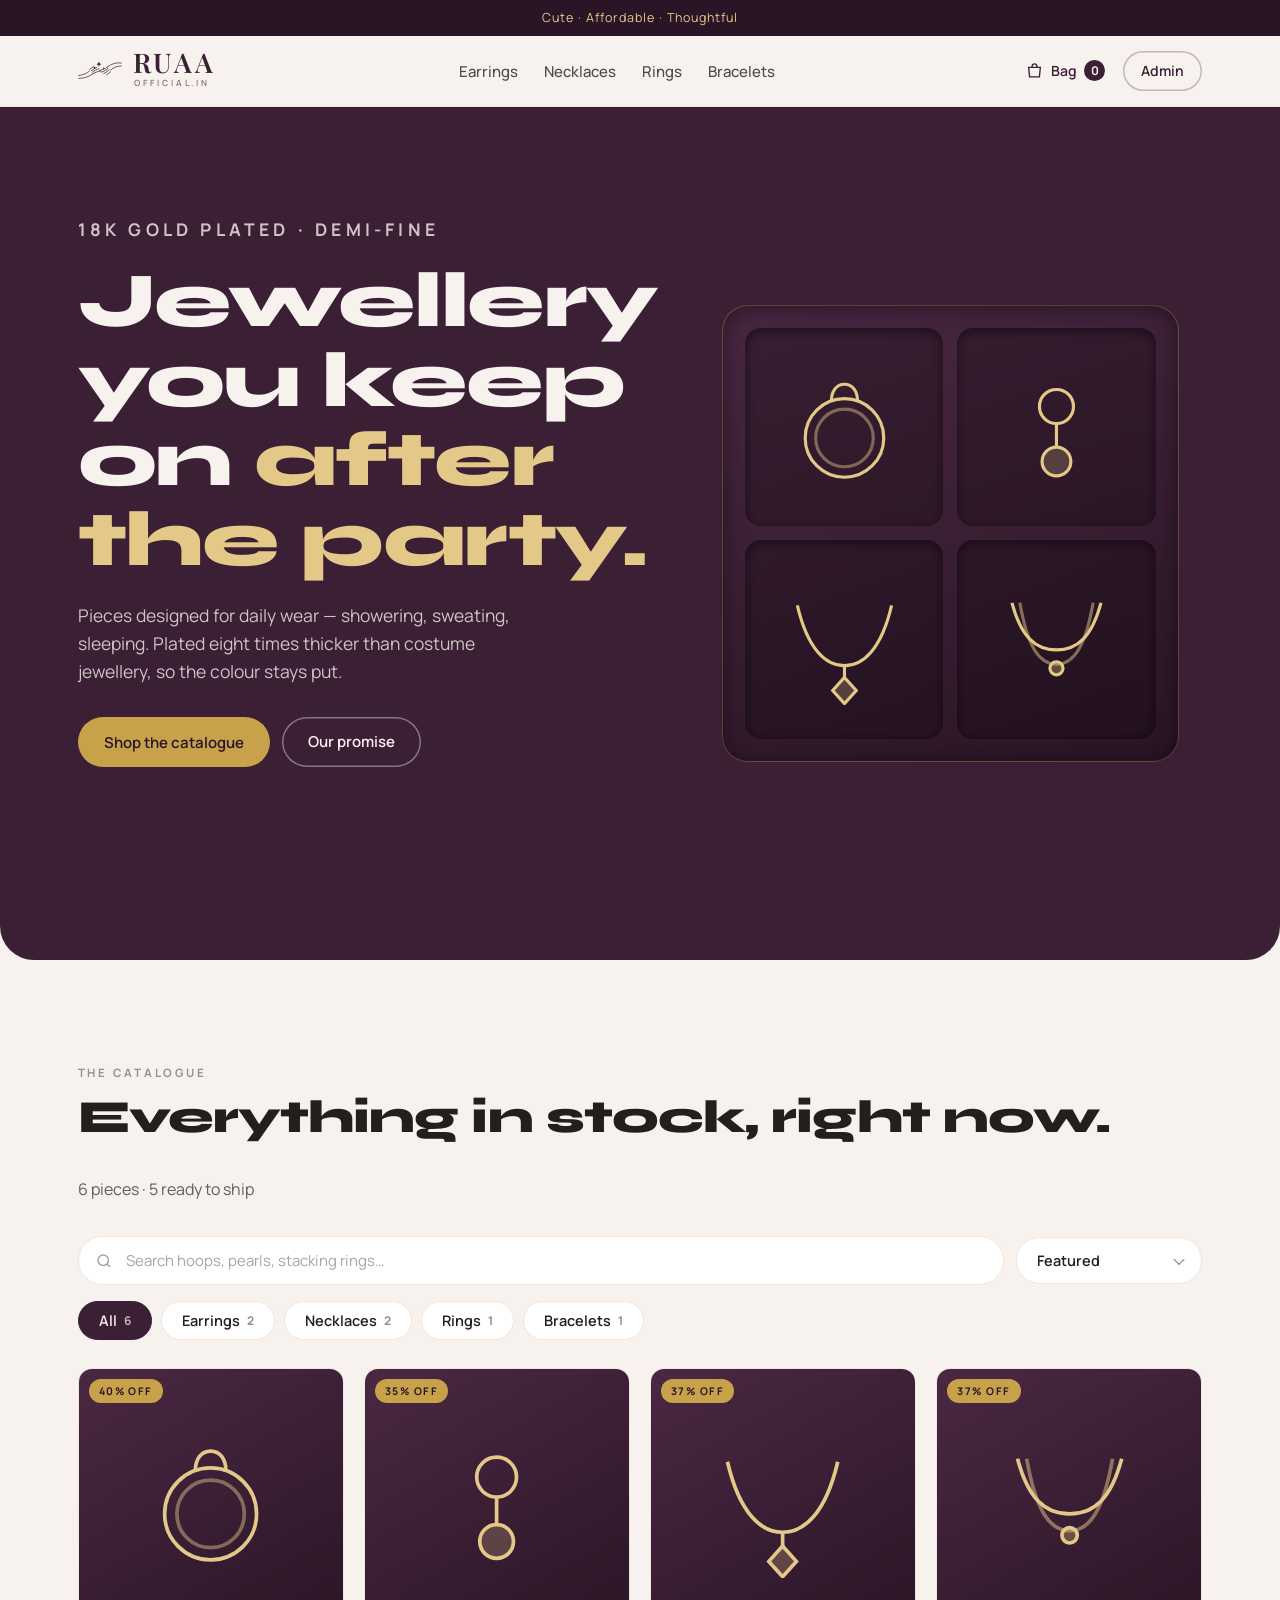
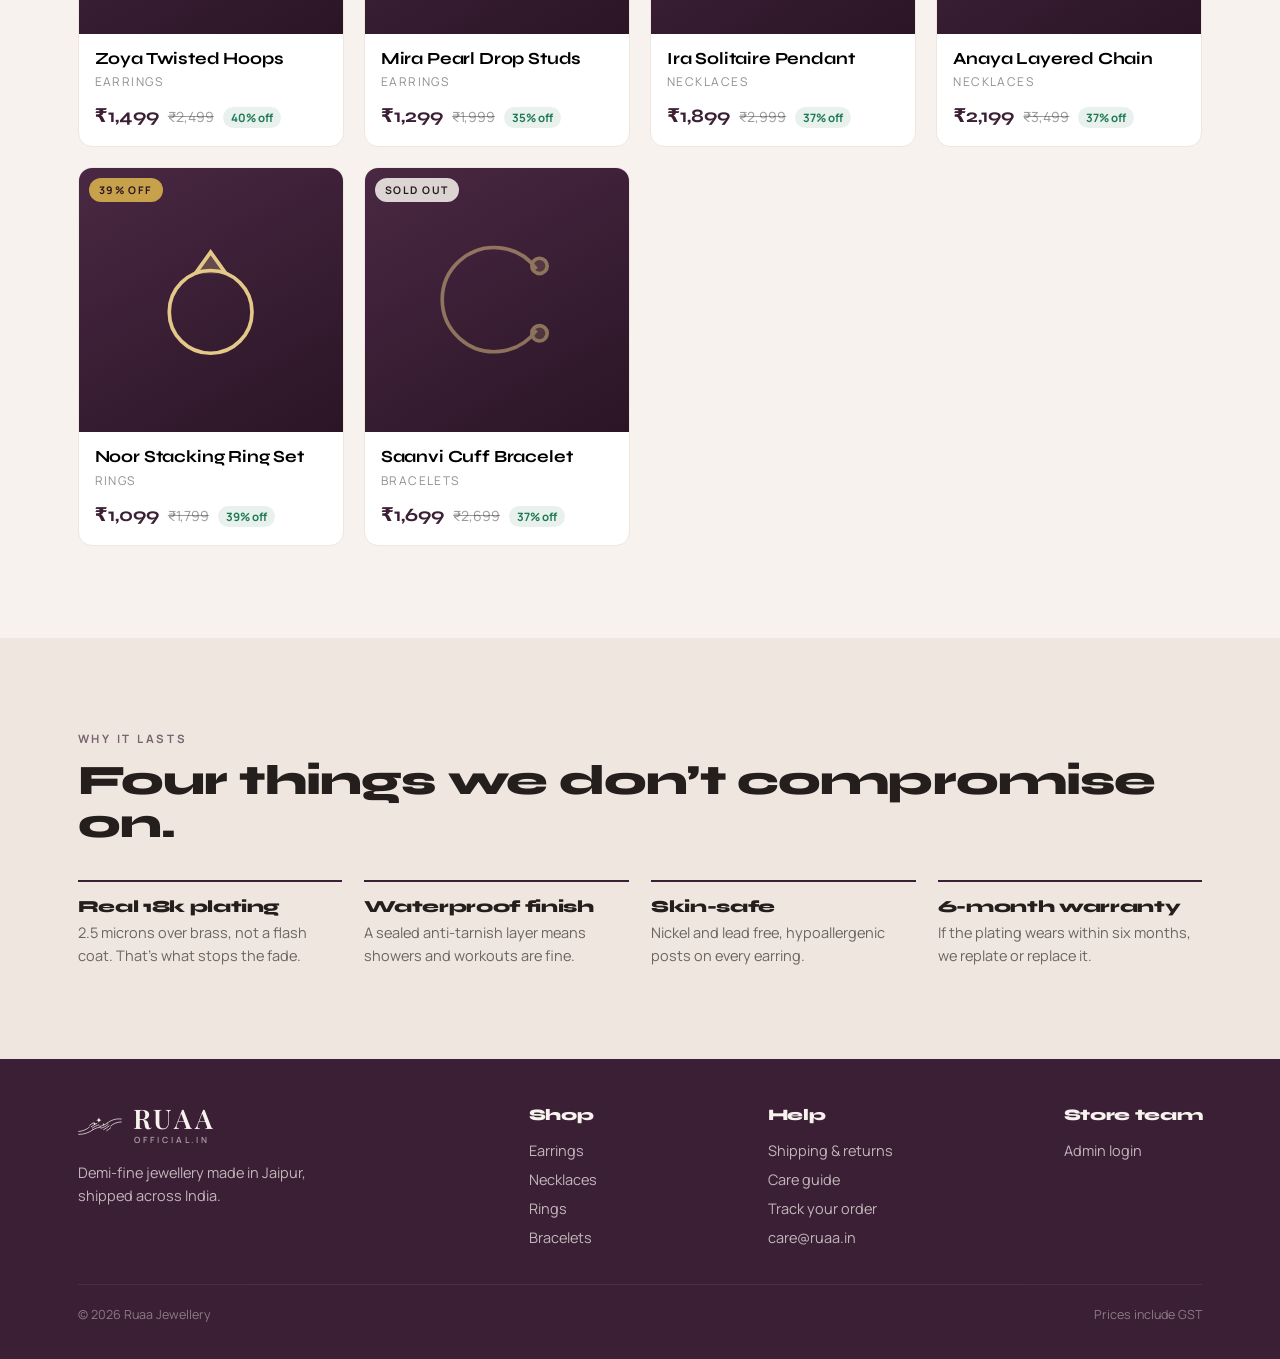
==== index.html @ e3286751 "Initial commit" ====
<!DOCTYPE html>
<html lang="en">
<head>
  <meta charset="utf-8">
  <meta name="viewport" content="width=device-width, initial-scale=1">
  <title>Ruaa — Demi-fine jewellery, made to be worn daily</title>
  <meta name="description" content="18k gold plated, anti-tarnish demi-fine jewellery. Earrings, necklaces, rings and bracelets designed for everyday wear.">

  <link rel="preconnect" href="https://fonts.googleapis.com">
  <link rel="preconnect" href="https://fonts.gstatic.com" crossorigin>
  <link href="https://fonts.googleapis.com/css2?family=Syne:wght@600;700;800&family=Manrope:wght@400;500;600;700&family=Playfair+Display:wght@500;600&display=swap" rel="stylesheet">
  <link rel="icon" href="assets/favicon.svg" type="image/svg+xml">

  <link rel="stylesheet" href="css/base.css">
  <link rel="stylesheet" href="css/store.css">
</head>
<body>

  <!-- The messages cross-fade one at a time — see rotateTicker() in js/shop.js -->
  <div class="ticker" id="ticker">
    <span class="tick on">Cute · Affordable · Thoughtful</span>
    <span class="tick">Anti-tarnish promise · wear it in the shower</span>
    <span class="tick">Free shipping on orders over ₹999</span>
    <span class="tick">6-month plating warranty on every piece</span>
    <span class="tick">Dispatched from Jaipur within 48 hours</span>
  </div>

  <header class="site-header" id="siteHeader">
    <div class="wrap bar">
      <a class="logo" href="index.html" aria-label="Ruaa official.in — home">
        <span class="logo-mark" data-logo aria-hidden="true"></span>
        <span class="logo-type">
          <span class="logo-name">Ruaa</span>
          <span class="logo-sub">official.in</span>
        </span>
      </a>

      <nav class="menu">
        <button data-jump="Earrings">Earrings</button>
        <button data-jump="Necklaces">Necklaces</button>
        <button data-jump="Rings">Rings</button>
        <button data-jump="Bracelets">Bracelets</button>
      </nav>

      <div class="tools">
        <button class="bag" id="bagBtn" aria-label="Open your bag">
          <svg class="ico" viewBox="0 0 24 24" fill="none" stroke="currentColor" stroke-width="1.7" aria-hidden="true">
            <path d="M4.6 8h14.8l-1.2 12H5.8z"/><path d="M9 8V6.6a3 3 0 0 1 6 0V8"/>
          </svg>
          Bag <span class="count" id="bagCount">0</span>
        </button>
        <a class="btn btn--sm btn--line" href="admin.html">Admin</a>
      </div>
    </div>
  </header>

  <!-- ---------------------------------- Hero --------------------------------- -->
  <div class="hero" id="hero">
    <div class="wrap inner">
      <div class="hero-copy">
        <p class="kicker" data-reveal>18k gold plated · Demi-fine</p>
        <h1 data-reveal>Jewellery you keep on <em>after the party.</em></h1>
        <p data-reveal>Pieces designed for daily wear — showering, sweating, sleeping. Plated eight times thicker than costume jewellery, so the colour stays put.</p>

        <div class="hero-cta" data-reveal>
          <button class="btn btn--gold" data-jump="All">Shop the catalogue</button>
          <a class="btn btn--line" href="#promise">Our promise</a>
        </div>

        <!-- These numbers count up on first view — countUp() in js/storage.js -->
        <div class="hero-stats" id="heroStats" data-reveal>
          <div><b data-count="6"  data-suffix=" mo">6 mo</b>plating warranty</div>
          <div><b data-count="48" data-suffix=" hr">48 hr</b>dispatch, pan-India</div>
          <div><b data-count="12" data-suffix="k+">12k+</b>pieces delivered</div>
        </div>
      </div>

      <!-- Signature velvet display tray. It leans towards the pointer and a
           soft light moves from slot to slot — both live in js/shop.js. -->
      <div class="tray" id="tray" aria-hidden="true">
        <div class="slot" id="tray1"></div>
        <div class="slot" id="tray2"></div>
        <div class="slot" id="tray3"></div>
        <div class="slot" id="tray4"></div>
      </div>
    </div>
  </div>

  <!-- -------------------------------- Catalogue ------------------------------ -->
  <section class="section" id="catalogue">
    <div class="wrap">
      <div class="head" data-reveal>
        <div>
          <p class="kicker kicker--dark">The catalogue</p>
          <h2>Everything in stock, right now.</h2>
        </div>
        <p id="countLine">Loading pieces…</p>
      </div>

      <div class="shopbar">
        <div class="search">
          <svg class="ico" viewBox="0 0 24 24" fill="none" stroke="currentColor" stroke-width="1.9" aria-hidden="true">
            <circle cx="11" cy="11" r="7"/><path d="M20 20l-3.8-3.8"/>
          </svg>
          <input id="search" type="search" autocomplete="off"
                 placeholder="Search hoops, pearls, stacking rings…"
                 aria-label="Search the catalogue">
          <button class="clear hidden" id="clearSearch" aria-label="Clear the search">×</button>
        </div>

        <div class="sortwrap">
          <label class="sr-only" for="sort">Sort the catalogue</label>
          <select id="sort">
            <option value="featured">Featured</option>
            <option value="low">Price · low to high</option>
            <option value="high">Price · high to low</option>
            <option value="off">Biggest discount</option>
            <option value="name">Name · A to Z</option>
          </select>
        </div>
      </div>

      <div class="filters" id="filters"></div>
      <div class="grid" id="grid" aria-live="polite"></div>
    </div>
  </section>

  <!-- ------------------------------ Trust strip ------------------------------ -->
  <section class="section trust" id="promise">
    <div class="wrap">
      <p class="kicker kicker--dark">Why it lasts</p>
      <h2 class="trust-title">Four things we don&rsquo;t compromise on.</h2>

      <div class="trust-grid">
        <div class="trust-item" data-reveal>
          <h4>Real 18k plating</h4>
          <p>2.5 microns over brass, not a flash coat. That&rsquo;s what stops the fade.</p>
        </div>
        <div class="trust-item" data-reveal>
          <h4>Waterproof finish</h4>
          <p>A sealed anti-tarnish layer means showers and workouts are fine.</p>
        </div>
        <div class="trust-item" data-reveal>
          <h4>Skin-safe</h4>
          <p>Nickel and lead free, hypoallergenic posts on every earring.</p>
        </div>
        <div class="trust-item" data-reveal>
          <h4>6-month warranty</h4>
          <p>If the plating wears within six months, we replate or replace it.</p>
        </div>
      </div>
    </div>
  </section>

  <!-- --------------------------------- Footer -------------------------------- -->
  <footer class="site-footer">
    <div class="wrap">
      <div class="foot">
        <div class="foot-brand">
          <span class="logo">
            <span class="logo-mark" data-logo aria-hidden="true"></span>
            <span class="logo-type">
              <span class="logo-name">Ruaa</span>
              <span class="logo-sub">official.in</span>
            </span>
          </span>
          <p>Demi-fine jewellery made in Jaipur, shipped across India.</p>
        </div>

        <div>
          <h4>Shop</h4>
          <ul>
            <li><button data-jump="Earrings">Earrings</button></li>
            <li><button data-jump="Necklaces">Necklaces</button></li>
            <li><button data-jump="Rings">Rings</button></li>
            <li><button data-jump="Bracelets">Bracelets</button></li>
          </ul>
        </div>

        <div>
          <h4>Help</h4>
          <ul>
            <li>Shipping &amp; returns</li>
            <li>Care guide</li>
            <li>Track your order</li>
            <li>care@ruaa.in</li>
          </ul>
        </div>

        <div>
          <h4>Store team</h4>
          <ul>
            <li><a href="admin.html">Admin login</a></li>
          </ul>
        </div>
      </div>

      <div class="fine">
        <span>© 2026 Ruaa Jewellery</span>
        <span>Prices include GST</span>
      </div>
    </div>
  </footer>

  <button class="totop" id="toTop" aria-label="Back to top">
    <svg viewBox="0 0 24 24" fill="none" stroke="currentColor" stroke-width="2" aria-hidden="true">
      <path d="M12 19V6"/><path d="M6 12l6-6 6 6"/>
    </svg>
  </button>

  <div id="modalHost"></div>
  <div id="drawerHost"></div>

  <script src="js/data.js"></script>
  <script src="js/storage.js"></script>
  <script src="js/shop.js"></script>
</body>
</html>
---- css/base.css ----
/* ==========================================================================
   Ruaa — base.css
   Design tokens, resets, typography and shared components.
   Change the palette here and the whole site follows.
   ========================================================================== */

:root{
  /* Palette — velvet jewellery box */
  --plum:#3B1F35;
  --plum-deep:#2A1526;
  --ink:#241E1C;
  --shell:#F7F2EE;
  --shell-2:#EFE6E0;
  --brass:#C8A24A;
  --brass-soft:#E3C888;

  /* Type */
  --display:"Syne", system-ui, sans-serif;
  --body:"Manrope", system-ui, sans-serif;
  --wordmark:"Playfair Display", Georgia, "Times New Roman", serif;

  /* The logo takes this colour everywhere. Set it to #7C1A22 for the deep red
     of the printed logo, or leave it as the site's plum. */
  --logo-ink:var(--plum);

  /* Layout */
  --gutter:clamp(18px, 4.5vw, 64px);
  --maxw:1240px;
  --r:14px;
}

*{ box-sizing:border-box }
html{ scroll-behavior:smooth }

body{
  margin:0;
  background:var(--shell);
  color:var(--ink);
  font-family:var(--body);
  font-size:16px;
  line-height:1.6;
  -webkit-font-smoothing:antialiased;
}

h1,h2,h3,h4{
  font-family:var(--display);
  font-weight:800;
  line-height:1.02;
  letter-spacing:-0.02em;
  margin:0;
}
p{ margin:0 }
img{ max-width:100%; display:block }
button{ font-family:var(--body); cursor:pointer }

:focus-visible{ outline:2.5px solid var(--brass); outline-offset:3px; border-radius:4px }

.wrap{ max-width:var(--maxw); margin:0 auto; padding-inline:var(--gutter) }
.hidden{ display:none !important }

/* Small uppercase label used above headings */
.kicker{
  font-size:11.5px;
  letter-spacing:.24em;
  text-transform:uppercase;
  font-weight:700;
  color:var(--brass);
}
.kicker--dark{ color:var(--plum); opacity:.65 }

/* --------------------------------- Buttons -------------------------------- */
.btn{
  display:inline-flex; align-items:center; justify-content:center; gap:8px;
  border:0; border-radius:999px; text-decoration:none;
  font-weight:600; font-size:15px; padding:13px 26px;
  background:var(--plum); color:var(--shell);
  transition:transform .18s ease, background .18s ease, box-shadow .18s ease;
}
.btn:hover{ transform:translateY(-2px); box-shadow:0 12px 24px rgba(59,31,53,.25) }
.btn:active{ transform:translateY(0) scale(.98) }
.btn--gold{ background:var(--brass); color:var(--plum-deep) }
.btn--gold:hover{ box-shadow:0 12px 24px rgba(200,162,74,.35) }
.btn--line{
  background:transparent; color:var(--plum);
  box-shadow:inset 0 0 0 1.5px rgba(59,31,53,.28);
}
.btn--line:hover{ box-shadow:inset 0 0 0 1.5px var(--plum) }
.btn--sm{ padding:9px 18px; font-size:14px }
.btn--block{ width:100% }
.btn[disabled], .btn.is-out{ opacity:.5; pointer-events:none }

/* ---------------------------------- Logo ---------------------------------- */
/* The lockup: line-art mark on the left, RUAA over its handle on the right.
   Everything inherits currentColor, so one colour change re-skins the lot. */
.logo{
  text-decoration:none; color:var(--logo-ink);
  display:inline-flex; align-items:center; gap:11px;
  background:none; border:0; padding:0;
}
.logo-mark{ display:block; width:44px; flex:none; transition:width .25s ease }
.logo-mark svg{ display:block; width:100%; height:auto }
.logo-type{ display:flex; flex-direction:column; gap:3px }
.logo-name{
  font-family:var(--wordmark); font-weight:600; font-size:27px; line-height:.86;
  letter-spacing:.1em; text-transform:uppercase;
  transition:font-size .25s ease;
}
.logo-sub{
  font-family:var(--body); font-size:8.5px; font-weight:600;
  letter-spacing:.34em; text-transform:uppercase; opacity:.6;
  padding-left:.2em;
}
/* Stacked version — mark above the wordmark, for the admin sign-in card. */
.logo--stack{ flex-direction:column; gap:10px; text-align:center }
.logo--stack .logo-mark{ width:74px }
.logo--stack .logo-name{ font-size:34px }
.logo--stack .logo-type{ align-items:center }

/* Price block — shared by cards and the quick view */
.price{ margin-top:auto; padding-top:14px; display:flex; align-items:baseline; gap:9px }
.price .now{ font-family:var(--display); font-weight:700; font-size:19px; color:var(--plum) }
.price .was{ font-size:14px; color:rgba(36,30,28,.45); text-decoration:line-through }
.price .off{
  font-size:11.5px; font-weight:700; color:#1E7A54;
  background:rgba(30,122,84,.1); padding:3px 8px; border-radius:999px;
}

/* ------------------------ Scroll reveal + entrances ----------------------- */
/* Anything marked [data-reveal] starts just below its resting place and
   settles in when it scrolls into view. Siblings cascade through --i. */
[data-reveal]{
  opacity:0;
  transform:translateY(20px);
  transition:opacity .65s ease, transform .65s cubic-bezier(.2,.75,.3,1);
  transition-delay:calc(var(--i, 0) * 70ms);
}
[data-reveal].in{ opacity:1; transform:none }

/* ---------------------------------- Toast --------------------------------- */
.toast-host{
  position:fixed; left:50%; bottom:26px; transform:translateX(-50%);
  z-index:90; display:flex; flex-direction:column; align-items:center; gap:9px;
  pointer-events:none; padding-inline:12px; width:max-content; max-width:92vw;
}
.toast{
  background:var(--plum-deep); color:var(--shell);
  border:1px solid rgba(200,162,74,.45); border-radius:999px;
  padding:12px 24px; font-size:14.5px; font-weight:600; text-align:center;
  box-shadow:0 18px 40px rgba(42,21,38,.35);
  opacity:0; transform:translateY(14px) scale(.96);
  transition:opacity .3s ease, transform .3s cubic-bezier(.2,.75,.3,1);
}
.toast.in{ opacity:1; transform:none }
.toast--warn{ border-color:#B03A48 }

/* Screen-reader-only label — visible to assistive tech, not on screen. */
.sr-only{
  position:absolute; width:1px; height:1px; padding:0; margin:-1px;
  overflow:hidden; clip:rect(0 0 0 0); white-space:nowrap; border:0;
}

@media (prefers-reduced-motion:reduce){
  *{ animation:none !important; transition:none !important }
  html{ scroll-behavior:auto }
  /* Nothing slides or fades — everything is simply already in place. */
  [data-reveal]{ opacity:1; transform:none }
  .toast{ opacity:1; transform:none }
}
---- css/store.css ----
/* ==========================================================================
   Ruaa — store.css
   Everything a customer sees: header, hero, catalogue, quick view, bag, footer.
   ========================================================================== */

/* --------------------------- Announcement + header ------------------------ */
/* One message at a time, cross-faded by rotateTicker() in js/shop.js. */
.ticker{
  position:relative; overflow:hidden; height:36px;
  background:var(--plum-deep); color:var(--brass-soft);
  font-size:12.5px; letter-spacing:.08em;
}
.tick{
  position:absolute; inset:0; padding-inline:14px;
  display:flex; align-items:center; justify-content:center; text-align:center;
  opacity:0; transform:translateY(100%);
  transition:opacity .45s ease, transform .45s cubic-bezier(.2,.75,.3,1);
}
.tick.on{ opacity:1; transform:none }
.tick.out{ opacity:0; transform:translateY(-100%) }

.site-header{
  position:sticky; top:0; z-index:40;
  background:rgba(247,242,238,.92); backdrop-filter:blur(10px);
  border-bottom:1px solid var(--shell-2);
  transition:background .25s ease, box-shadow .25s ease;
}
/* Added by JS once the page is scrolled — the bar tightens and lifts. */
.site-header.slim{
  background:rgba(247,242,238,.97);
  box-shadow:0 10px 30px rgba(59,31,53,.10);
}
.bar{
  display:flex; align-items:center; justify-content:space-between; gap:18px;
  height:70px; transition:height .25s ease;
}
.site-header.slim .bar{ height:58px }
.site-header.slim .logo-name{ font-size:22px }
.site-header.slim .logo-mark{ width:36px }

.menu{ display:flex; gap:26px }
.menu button{
  background:none; border:0; padding:4px 0; font-size:15px; font-weight:500;
  color:var(--ink); opacity:.8; position:relative;
}
.menu button::after{
  content:""; position:absolute; left:0; right:0; bottom:0; height:1.5px;
  background:var(--brass); transform:scaleX(0); transform-origin:left;
  transition:transform .22s cubic-bezier(.2,.75,.3,1);
}
.menu button:hover{ opacity:1; color:var(--plum) }
.menu button:hover::after{ transform:scaleX(1) }
@media (max-width:840px){ .menu{ display:none } }

.tools{ display:flex; align-items:center; gap:12px }
.bag{
  background:none; border:0; font-size:14px; font-weight:600; color:var(--plum);
  display:flex; align-items:center; gap:7px;
}
.bag .ico{ width:19px; height:19px; transition:transform .2s ease }
.bag:hover .ico{ transform:translateY(-2px) }
.bag .count{
  background:var(--plum); color:var(--shell); font-size:12px; font-weight:700;
  min-width:21px; height:21px; border-radius:999px;
  display:inline-flex; align-items:center; justify-content:center;
  transition:background .2s ease;
}
.bag .count.filled{ background:var(--brass); color:var(--plum-deep) }
.bag .count.pop{ animation:count-pop .45s ease }
@keyframes count-pop{ 40%{ transform:scale(1.45) } }

/* The little gold bead that flies into the bag when something is added. */
.fly{
  position:fixed; left:0; top:0; z-index:80;
  width:15px; height:15px; border-radius:50%;
  background:var(--brass); box-shadow:0 0 0 5px rgba(200,162,74,.22);
  pointer-events:none;
}

/* ----------------------------------- Hero --------------------------------- */
.hero{
  background:var(--plum); color:var(--shell);
  border-radius:0 0 34px 34px; overflow:hidden;
}
.hero .inner{
  display:grid; grid-template-columns:1.05fr .95fr; gap:clamp(24px,5vw,64px);
  align-items:center; padding-block:clamp(48px,7vw,86px);
  perspective:1100px;                    /* gives the tray its 3D lean */
}
@media (max-width:900px){ .hero .inner{ grid-template-columns:1fr; padding-block:44px } }
.hero h1{ font-size:clamp(42px,7vw,78px); margin:18px 0 0 }
.hero h1 em{ font-style:normal; color:var(--brass-soft) }
.hero p{ margin-top:22px; max-width:40ch; color:rgba(247,242,238,.78); font-size:17.5px }
.hero-cta{ display:flex; flex-wrap:wrap; gap:12px; margin-top:32px }
.hero .btn--line{ color:var(--shell); box-shadow:inset 0 0 0 1.5px rgba(247,242,238,.4) }
.hero .btn--line:hover{ box-shadow:inset 0 0 0 1.5px var(--brass-soft); color:var(--brass-soft) }
.hero-stats{
  display:flex; gap:30px; flex-wrap:wrap; margin-top:44px;
  font-size:13px; color:rgba(247,242,238,.6); letter-spacing:.04em;
}
.hero-stats b{
  display:block; font-family:var(--display); font-size:26px;
  color:var(--brass-soft); letter-spacing:0;
  font-variant-numeric:tabular-nums;      /* stops the count-up jittering */
}

/* Signature element: the velvet display tray */
.tray{
  background:linear-gradient(160deg,#4A2843,#2A1526);
  border:1px solid rgba(200,162,74,.28); border-radius:26px;
  padding:22px; display:grid; grid-template-columns:1fr 1fr; gap:14px;
  box-shadow:inset 0 2px 26px rgba(0,0,0,.45);
  transform-style:preserve-3d; will-change:transform;
  transform:rotateX(var(--rx,0deg)) rotateY(var(--ry,0deg));
  transition:transform .4s cubic-bezier(.2,.75,.3,1);
}
.tray.tilting{ transition:transform .12s linear }   /* follows the pointer live */
.slot{
  background:rgba(0,0,0,.22); border-radius:16px; aspect-ratio:1;
  display:flex; align-items:center; justify-content:center;
  box-shadow:inset 0 3px 12px rgba(0,0,0,.5);
  transition:box-shadow .55s ease, transform .55s ease;
}
.slot svg{ width:66%; height:66%; transition:transform .55s ease }
/* A soft light walks from slot to slot, the way a spotlit case behaves. */
.slot.lit{
  box-shadow:inset 0 3px 12px rgba(0,0,0,.5),
             0 0 0 1px rgba(200,162,74,.45),
             0 0 28px rgba(200,162,74,.26);
  transform:translateZ(16px);
}
.slot.lit svg{ transform:scale(1.06) }

/* -------------------------------- Sections -------------------------------- */
.section{ padding-block:clamp(54px,7.5vw,92px) }
.head{ display:flex; align-items:flex-end; justify-content:space-between; gap:24px; flex-wrap:wrap }
.head h2{ font-size:clamp(30px,4.6vw,46px); margin-top:12px }
.head p{ color:rgba(36,30,28,.7); margin-top:12px; max-width:46ch }

/* ---------------------------- Search and sorting -------------------------- */
.shopbar{ display:flex; align-items:center; gap:12px; flex-wrap:wrap; margin-top:34px }

.search{ position:relative; flex:1 1 240px; display:flex; align-items:center }
.search .ico{
  position:absolute; left:17px; width:18px; height:18px;
  color:rgba(36,30,28,.42); pointer-events:none;
}
.search input{
  width:100%; font-family:var(--body); font-size:15px; color:var(--ink);
  background:#fff; border:1px solid var(--shell-2); border-radius:999px;
  padding:13px 46px 13px 47px;
  transition:border-color .18s ease, box-shadow .18s ease;
}
.search input::placeholder{ color:rgba(36,30,28,.4) }
.search input:focus{
  outline:none; border-color:var(--brass);
  box-shadow:0 0 0 4px rgba(200,162,74,.16);
}
.search input::-webkit-search-cancel-button{ display:none }
.search .clear{
  position:absolute; right:13px; width:26px; height:26px; border-radius:50%;
  border:0; background:var(--shell-2); color:var(--ink);
  font-size:17px; line-height:1; display:flex; align-items:center; justify-content:center;
}
.search .clear:hover{ background:var(--plum); color:var(--shell) }

.sortwrap{ position:relative }
.sortwrap::after{
  content:""; position:absolute; right:19px; top:50%; width:7px; height:7px;
  border-right:1.8px solid var(--plum); border-bottom:1.8px solid var(--plum);
  transform:translateY(-70%) rotate(45deg); pointer-events:none; opacity:.6;
}
.sortwrap select{
  appearance:none; -webkit-appearance:none;
  font-family:var(--body); font-size:14.5px; font-weight:600; color:var(--ink);
  background:#fff; border:1px solid var(--shell-2); border-radius:999px;
  padding:13px 42px 13px 20px; cursor:pointer;
  transition:border-color .18s ease;
}
.sortwrap select:hover{ border-color:var(--brass) }
.sortwrap select:focus{ outline:none; border-color:var(--brass) }
@media (max-width:520px){ .sortwrap, .sortwrap select{ width:100% } }

/* -------------------------------- Filters --------------------------------- */
.filters{ display:flex; flex-wrap:wrap; gap:9px; margin:16px 0 28px }
.chip{
  border:1px solid var(--shell-2); background:#fff; color:var(--ink);
  border-radius:999px; padding:9px 20px; font-size:14.5px; font-weight:600;
  display:inline-flex; align-items:center; gap:7px;
  transition:background .16s ease, color .16s ease, border-color .16s ease, transform .16s ease;
}
.chip:hover{ border-color:var(--brass); transform:translateY(-1px) }
.chip.on{ background:var(--plum); color:var(--shell); border-color:var(--plum) }
.chip .n{ font-size:12px; font-weight:700; opacity:.5 }
.chip.on .n{ opacity:.7 }

/* ------------------------------ Product grid ------------------------------ */
.grid{ display:grid; grid-template-columns:repeat(4,1fr); gap:20px }
@media (max-width:1000px){ .grid{ grid-template-columns:repeat(3,1fr) } }
@media (max-width:760px){ .grid{ grid-template-columns:repeat(2,1fr); gap:14px } }

.prod{
  background:#fff; border:1px solid var(--shell-2); border-radius:var(--r);
  overflow:hidden; display:flex; flex-direction:column; text-align:left; padding:0;
  transition:transform .2s ease, box-shadow .2s ease, border-color .2s ease;
  /* Cards deal themselves in, one after another, on every re-render. */
  animation:card-in .5s cubic-bezier(.2,.75,.3,1) backwards;
  animation-delay:calc(var(--i, 0) * 45ms);
}
@keyframes card-in{ from{ opacity:0; transform:translateY(18px) } }
.prod:hover{ transform:translateY(-5px); border-color:var(--brass); box-shadow:0 16px 32px rgba(59,31,53,.12) }

.shot{
  position:relative; aspect-ratio:1;
  background:linear-gradient(150deg,#4A2843,#2A1526);
  display:flex; align-items:center; justify-content:center; overflow:hidden;
}
.shot img{ width:100%; height:100%; object-fit:cover }
.shot svg{ width:58%; height:58% }
.shot img, .shot svg{ transition:transform .5s cubic-bezier(.2,.75,.3,1) }
.prod:hover .shot img, .prod:hover .shot svg{ transform:scale(1.07) }

/* A one-line prompt that slides up over the photo on hover. */
.peek{
  position:absolute; left:0; right:0; bottom:0; z-index:2;
  background:rgba(42,21,38,.82); color:var(--brass-soft);
  font-size:11.5px; font-weight:700; letter-spacing:.14em; text-transform:uppercase;
  padding:9px 12px; text-align:center;
  transform:translateY(100%); transition:transform .28s cubic-bezier(.2,.75,.3,1);
}
.prod:hover .peek, .prod:focus-visible .peek{ transform:none }

.tag{
  position:absolute; top:10px; left:10px; z-index:2;
  background:var(--brass); color:var(--plum-deep);
  font-size:10.5px; font-weight:700; letter-spacing:.14em; text-transform:uppercase;
  padding:5px 10px; border-radius:999px;
}
.tag--out{ background:rgba(247,242,238,.85); color:var(--ink) }
.prod.out .shot img, .prod.out .shot svg{ opacity:.5 }

.info{ padding:16px 16px 18px; flex:1; display:flex; flex-direction:column }
.info h3{ font-size:17px; font-weight:700; letter-spacing:-0.01em }
.cat{ font-size:12px; letter-spacing:.12em; text-transform:uppercase; color:rgba(36,30,28,.5); margin-top:6px }

.empty{
  grid-column:1/-1; text-align:center; padding:60px 20px;
  border:1px dashed var(--shell-2); border-radius:var(--r); color:rgba(36,30,28,.6);
}
.empty b{ display:block; font-family:var(--display); font-size:19px; color:var(--plum); margin-bottom:8px }
.empty span{ display:block }
.empty .btn{ margin-top:20px }

/* ------------------------------ Trust strip ------------------------------- */
.trust{ background:var(--shell-2) }
.trust-title{ font-size:clamp(28px,4.2vw,42px); margin:12px 0 34px }
.trust-grid{ display:grid; grid-template-columns:repeat(4,1fr); gap:22px }
@media (max-width:860px){ .trust-grid{ grid-template-columns:repeat(2,1fr) } }
.trust-item{ border-top:2px solid var(--plum); padding-top:16px }
.trust-item h4{ font-family:var(--display); font-size:17px; margin-bottom:6px }
.trust-item p{ font-size:14.5px; color:rgba(36,30,28,.65) }

/* ------------------------------- Quick view ------------------------------- */
.veil{
  position:fixed; inset:0; z-index:60; background:rgba(42,21,38,.6);
  display:flex; align-items:center; justify-content:center; padding:18px;
  backdrop-filter:blur(3px);
  animation:veil-in .25s ease;
}
@keyframes veil-in{ from{ opacity:0 } }
.sheet{
  background:var(--shell); border-radius:22px; width:min(880px,100%);
  max-height:92vh; overflow:auto; position:relative;
  box-shadow:0 40px 90px rgba(42,21,38,.4);
  animation:sheet-in .4s cubic-bezier(.2,.75,.3,1);
}
@keyframes sheet-in{ from{ opacity:0; transform:translateY(26px) scale(.97) } }
.close{
  position:absolute; top:14px; right:14px; z-index:3;
  width:36px; height:36px; border-radius:50%; border:0;
  background:rgba(247,242,238,.9); font-size:18px; line-height:1; color:var(--ink);
  transition:transform .2s ease, background .2s ease;
}
.close:hover{ background:#fff; transform:rotate(90deg) }
.qv{ display:grid; grid-template-columns:1fr 1fr }
@media (max-width:720px){ .qv{ grid-template-columns:1fr } }
.qv .shot{ border-radius:22px 0 0 22px }
@media (max-width:720px){ .qv .shot{ border-radius:22px 22px 0 0 } }
.qv-body{ padding:clamp(22px,4vw,36px) }
.qv-body h3{ font-size:28px; margin:12px 0 }
.qv-body .price .now{ font-size:24px }
.qv-body .desc{ margin-top:16px; color:rgba(36,30,28,.75); font-size:15.5px }
.qv-add{ margin-top:22px }

.specs{ margin-top:22px; border-top:1px solid var(--shell-2) }
.specs div{
  display:flex; justify-content:space-between; gap:14px;
  padding:11px 0; border-bottom:1px solid var(--shell-2); font-size:14.5px;
}
.specs span:first-child{ color:rgba(36,30,28,.55) }
.specs span:last-child{ font-weight:600 }

/* ---------------------------------- Bag ----------------------------------- */
.drawer-veil{
  position:fixed; inset:0; z-index:70; background:rgba(42,21,38,.55);
  backdrop-filter:blur(3px); display:flex; justify-content:flex-end;
  animation:veil-in .25s ease;
}
.drawer{
  background:var(--shell); width:min(400px,100%); height:100%;
  display:flex; flex-direction:column;
  box-shadow:-24px 0 70px rgba(42,21,38,.35);
  animation:drawer-in .4s cubic-bezier(.2,.75,.3,1);
}
@keyframes drawer-in{ from{ transform:translateX(100%) } }
.drawer-head{
  display:flex; align-items:center; justify-content:space-between; gap:14px;
  padding:22px 22px 16px; border-bottom:1px solid var(--shell-2);
}
.drawer-head h3{ font-size:21px }
.drawer-head .close{ position:static; background:var(--shell-2) }
.drawer-list{ flex:1; overflow:auto; padding:16px 22px; display:flex; flex-direction:column; gap:12px }
.drawer-empty{ text-align:center; color:rgba(36,30,28,.6); padding:48px 10px; font-size:15px }

.bag-row{ display:flex; align-items:center; gap:13px }
.bag-row .thumb{
  width:58px; height:58px; border-radius:11px; flex:none; overflow:hidden;
  background:linear-gradient(150deg,#4A2843,#2A1526);
  display:flex; align-items:center; justify-content:center;
}
.bag-row .thumb img{ width:100%; height:100%; object-fit:cover }
.bag-row .thumb svg{ width:60%; height:60% }
.bag-row .meta{ flex:1; min-width:0 }
.bag-row .meta b{ display:block; font-size:14.5px; font-weight:700 }
.bag-row .meta small{ color:rgba(36,30,28,.55); font-size:13px }
.bag-row .drop-item{
  border:0; background:none; color:rgba(36,30,28,.45); font-size:19px;
  line-height:1; padding:6px; border-radius:50%;
}
.bag-row .drop-item:hover{ color:#B03A48 }

.drawer-foot{ padding:18px 22px 24px; border-top:1px solid var(--shell-2) }
.drawer-total{
  display:flex; justify-content:space-between; align-items:baseline;
  font-size:15px; margin-bottom:14px;
}
.drawer-total b{ font-family:var(--display); font-size:22px; color:var(--plum) }
.drawer-foot .note{ font-size:12.5px; color:rgba(36,30,28,.5); text-align:center; margin-top:10px }

/* ------------------------------- Back to top ------------------------------ */
.totop{
  position:fixed; right:20px; bottom:20px; z-index:50;
  width:46px; height:46px; border-radius:50%; border:0;
  background:var(--plum); color:var(--shell);
  display:flex; align-items:center; justify-content:center;
  box-shadow:0 12px 28px rgba(59,31,53,.28);
  opacity:0; visibility:hidden; transform:translateY(14px);
  transition:opacity .25s ease, transform .25s ease, visibility .25s, background .2s ease;
}
.totop.on{ opacity:1; visibility:visible; transform:none }
.totop:hover{ background:var(--plum-deep) }
.totop svg{ width:20px; height:20px }

/* --------------------------------- Footer --------------------------------- */
.site-footer{ background:var(--plum); color:rgba(247,242,238,.72); padding-block:48px 34px }
.foot{ display:flex; flex-wrap:wrap; justify-content:space-between; gap:26px }
.foot-brand{ max-width:280px }
.foot-brand .logo{ color:var(--shell) }
.foot-brand p{ margin-top:14px; font-size:14.5px }
.foot h4{ font-family:var(--display); color:var(--shell); font-size:16px; margin-bottom:12px }
.foot ul{ list-style:none; margin:0; padding:0; font-size:14.5px; line-height:2 }
.foot a{ color:inherit; text-decoration:none }
.foot button{ background:none; border:0; color:inherit; font-size:14.5px; padding:0 }
.foot button:hover, .foot a:hover{ color:var(--brass-soft) }
.fine{
  margin-top:32px; padding-top:20px; border-top:1px solid rgba(247,242,238,.14);
  font-size:12.5px; opacity:.6; display:flex; justify-content:space-between; gap:16px; flex-wrap:wrap;
}

/* Motion-sensitive visitors keep the layout, lose the movement. */
@media (prefers-reduced-motion:reduce){
  .tray{ transform:none }
  .slot.lit{ transform:none }
  .tick{ transform:none }
  .tick:not(.on){ display:none }
  .peek{ transform:none }
  .totop{ transform:none }
}
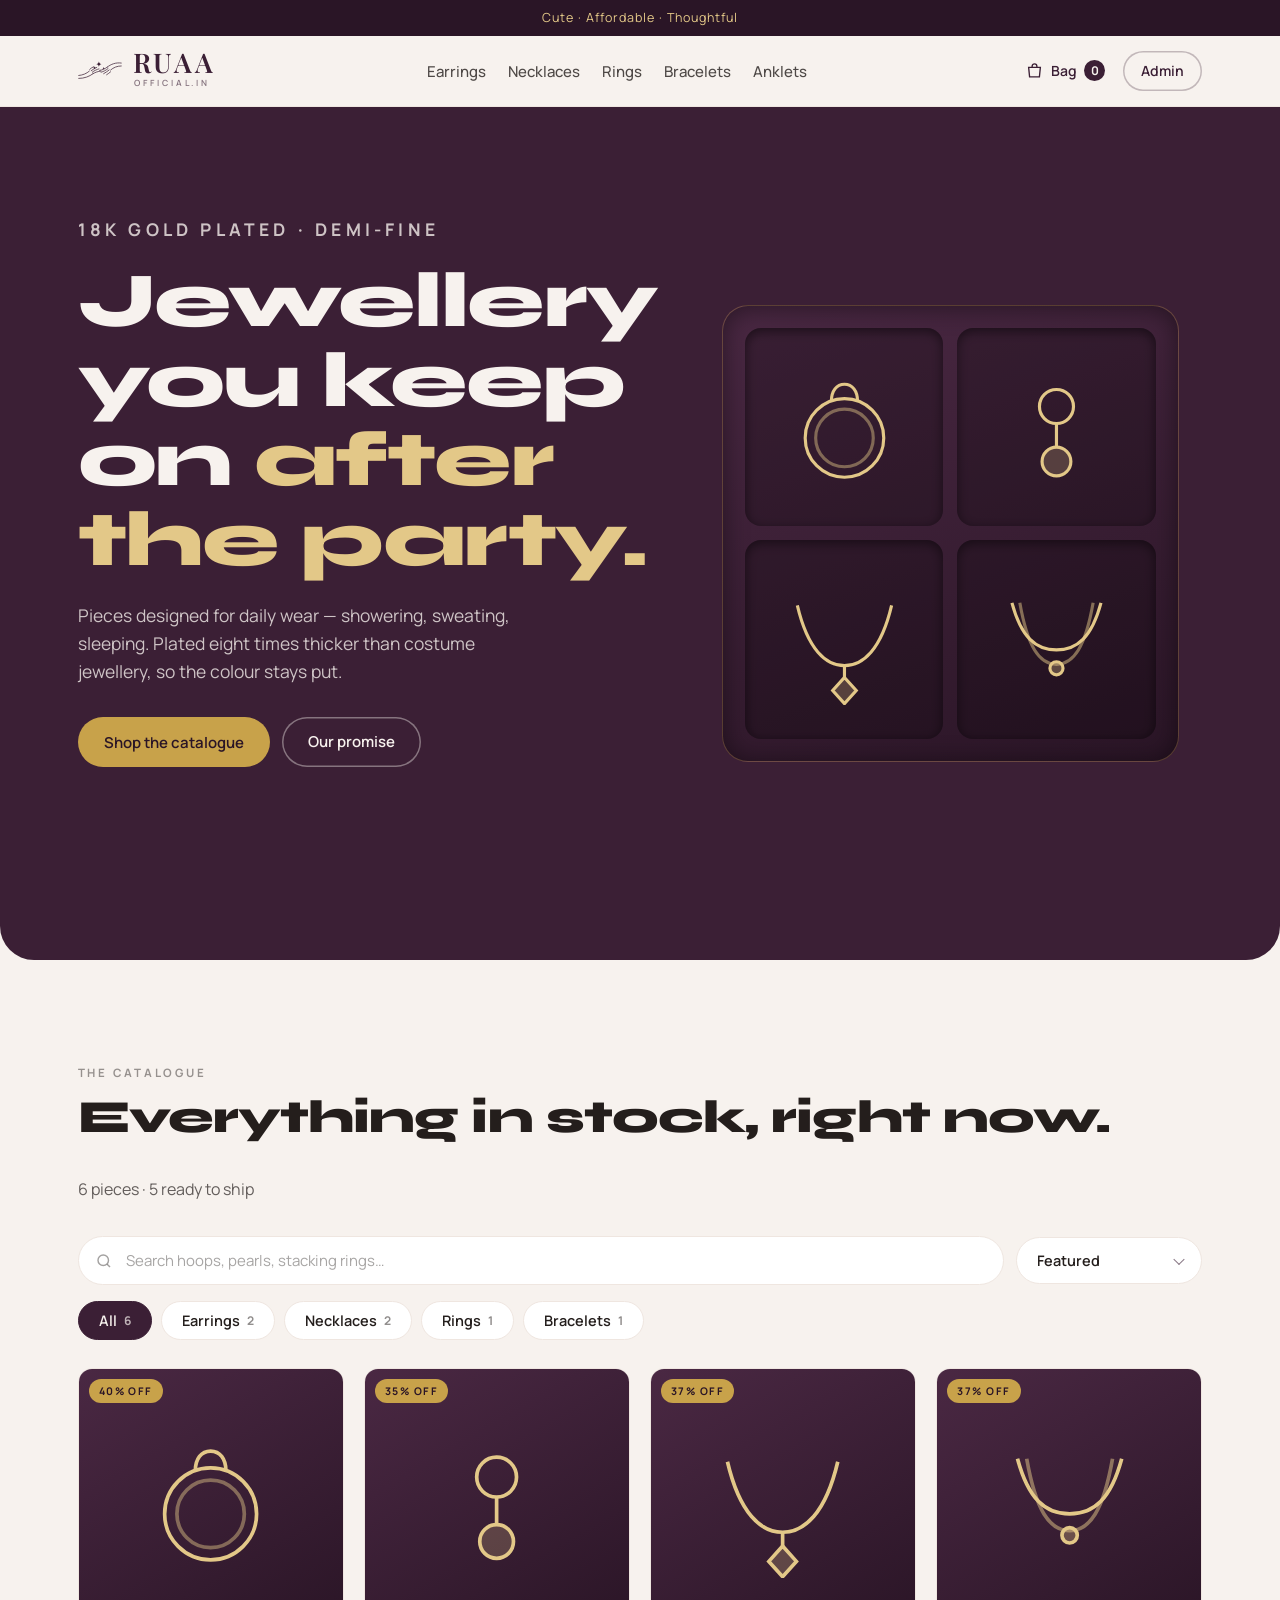
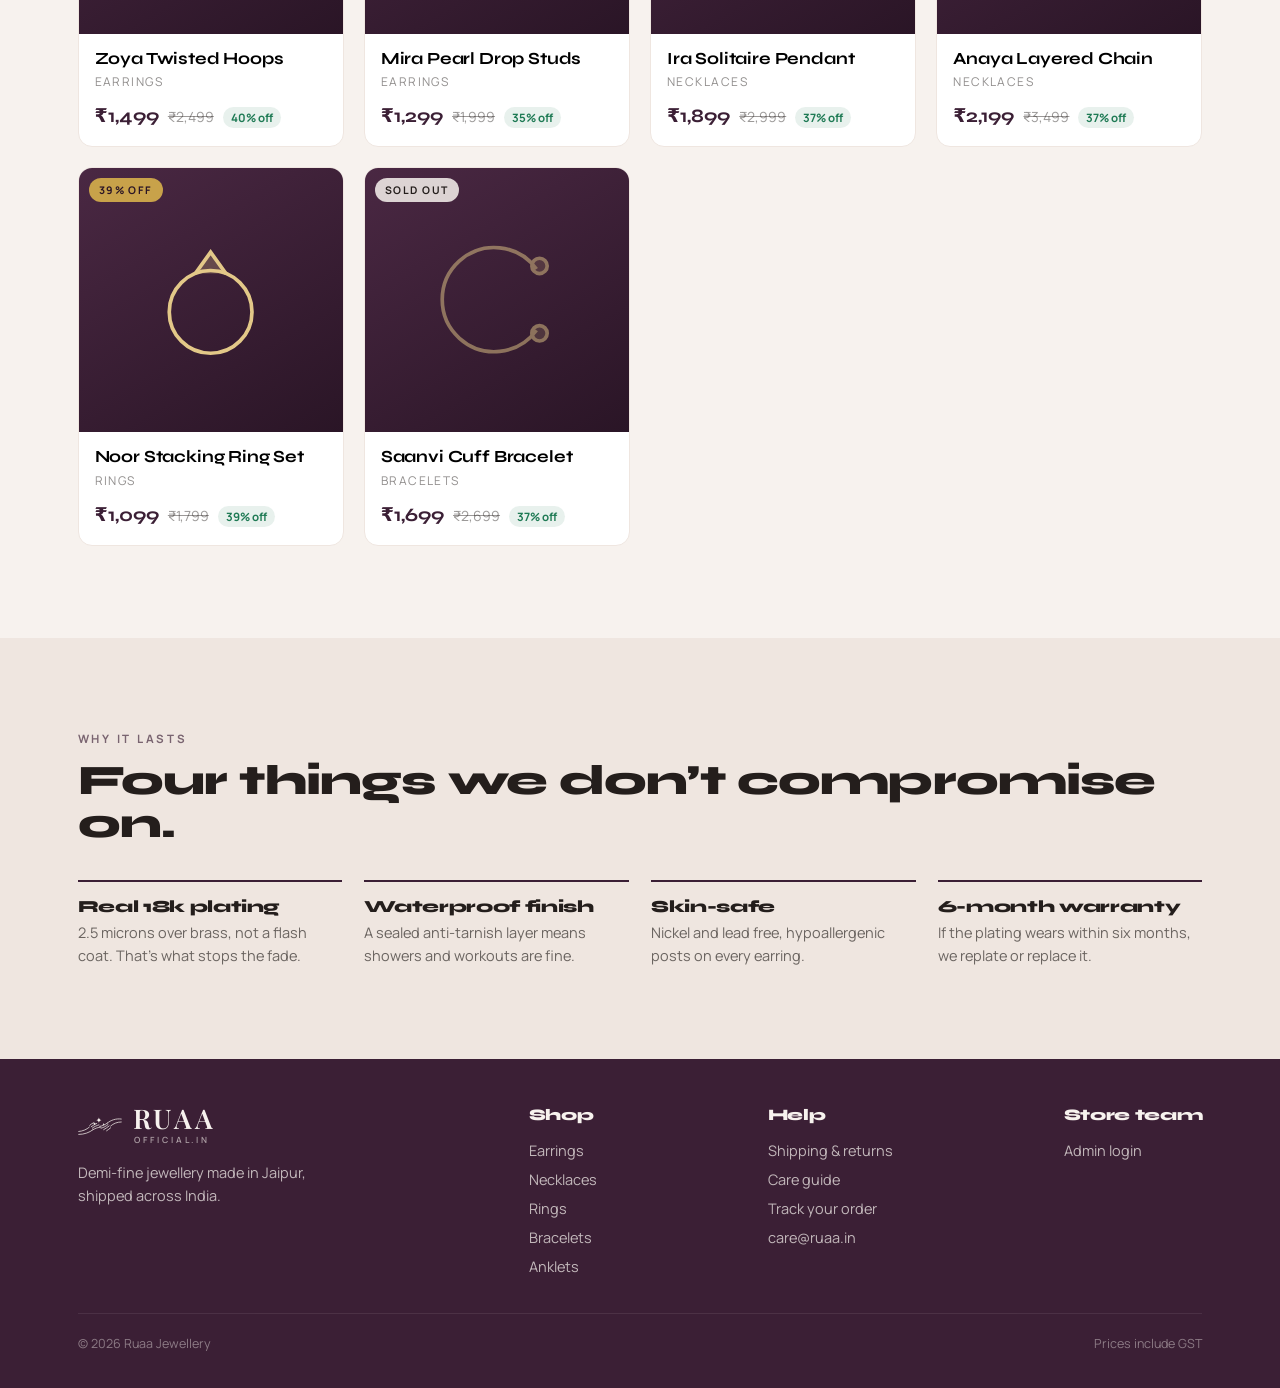
==== commit 1b895192: "Add custom categories to the dashboard The store team can now create and delete categories from the " ====
--- a/index.html
+++ b/index.html
@@ -35,12 +35,8 @@
         </span>
       </a>
 
-      <nav class="menu">
-        <button data-jump="Earrings">Earrings</button>
-        <button data-jump="Necklaces">Necklaces</button>
-        <button data-jump="Rings">Rings</button>
-        <button data-jump="Bracelets">Bracelets</button>
-      </nav>
+      <!-- Filled by renderNav() from the categories the store team defined -->
+      <nav class="menu" data-nav aria-label="Categories"></nav>
 
       <div class="tools">
         <button class="bag" id="bagBtn" aria-label="Open your bag">
@@ -169,12 +165,7 @@
 
         <div>
           <h4>Shop</h4>
-          <ul>
-            <li><button data-jump="Earrings">Earrings</button></li>
-            <li><button data-jump="Necklaces">Necklaces</button></li>
-            <li><button data-jump="Rings">Rings</button></li>
-            <li><button data-jump="Bracelets">Bracelets</button></li>
-          </ul>
+          <ul data-nav="list"></ul>
         </div>
 
         <div>
--- a/css/store.css
+++ b/css/store.css
@@ -38,10 +38,16 @@
 .site-header.slim .logo-name{ font-size:22px }
 .site-header.slim .logo-mark{ width:36px }
 
-.menu{ display:flex; gap:26px }
+/* Grows with the category list — scrolls sideways rather than crushing the
+   logo when the store team adds a few of their own. */
+.menu{
+  display:flex; gap:22px; min-width:0;
+  overflow-x:auto; scrollbar-width:none; -ms-overflow-style:none;
+}
+.menu::-webkit-scrollbar{ display:none }
 .menu button{
   background:none; border:0; padding:4px 0; font-size:15px; font-weight:500;
-  color:var(--ink); opacity:.8; position:relative;
+  color:var(--ink); opacity:.8; position:relative; white-space:nowrap;
 }
 .menu button::after{
   content:""; position:absolute; left:0; right:0; bottom:0; height:1.5px;
@@ -50,7 +56,19 @@
 }
 .menu button:hover{ opacity:1; color:var(--plum) }
 .menu button:hover::after{ transform:scaleX(1) }
-@media (max-width:840px){ .menu{ display:none } }
+/* Narrow screens: the categories drop onto their own scrollable strip under
+   the logo instead of disappearing. */
+@media (max-width:840px){
+  .bar{ height:auto; flex-wrap:wrap; row-gap:0; padding-block:12px }
+  .site-header.slim .bar{ height:auto }
+  .menu{
+    order:3; flex-basis:100%; gap:20px;
+    margin-top:10px; padding-top:10px;
+    border-top:1px solid var(--shell-2);
+    -webkit-overflow-scrolling:touch;
+  }
+  .menu button{ font-size:14.5px; opacity:.9 }
+}
 
 .tools{ display:flex; align-items:center; gap:12px }
 .bag{
